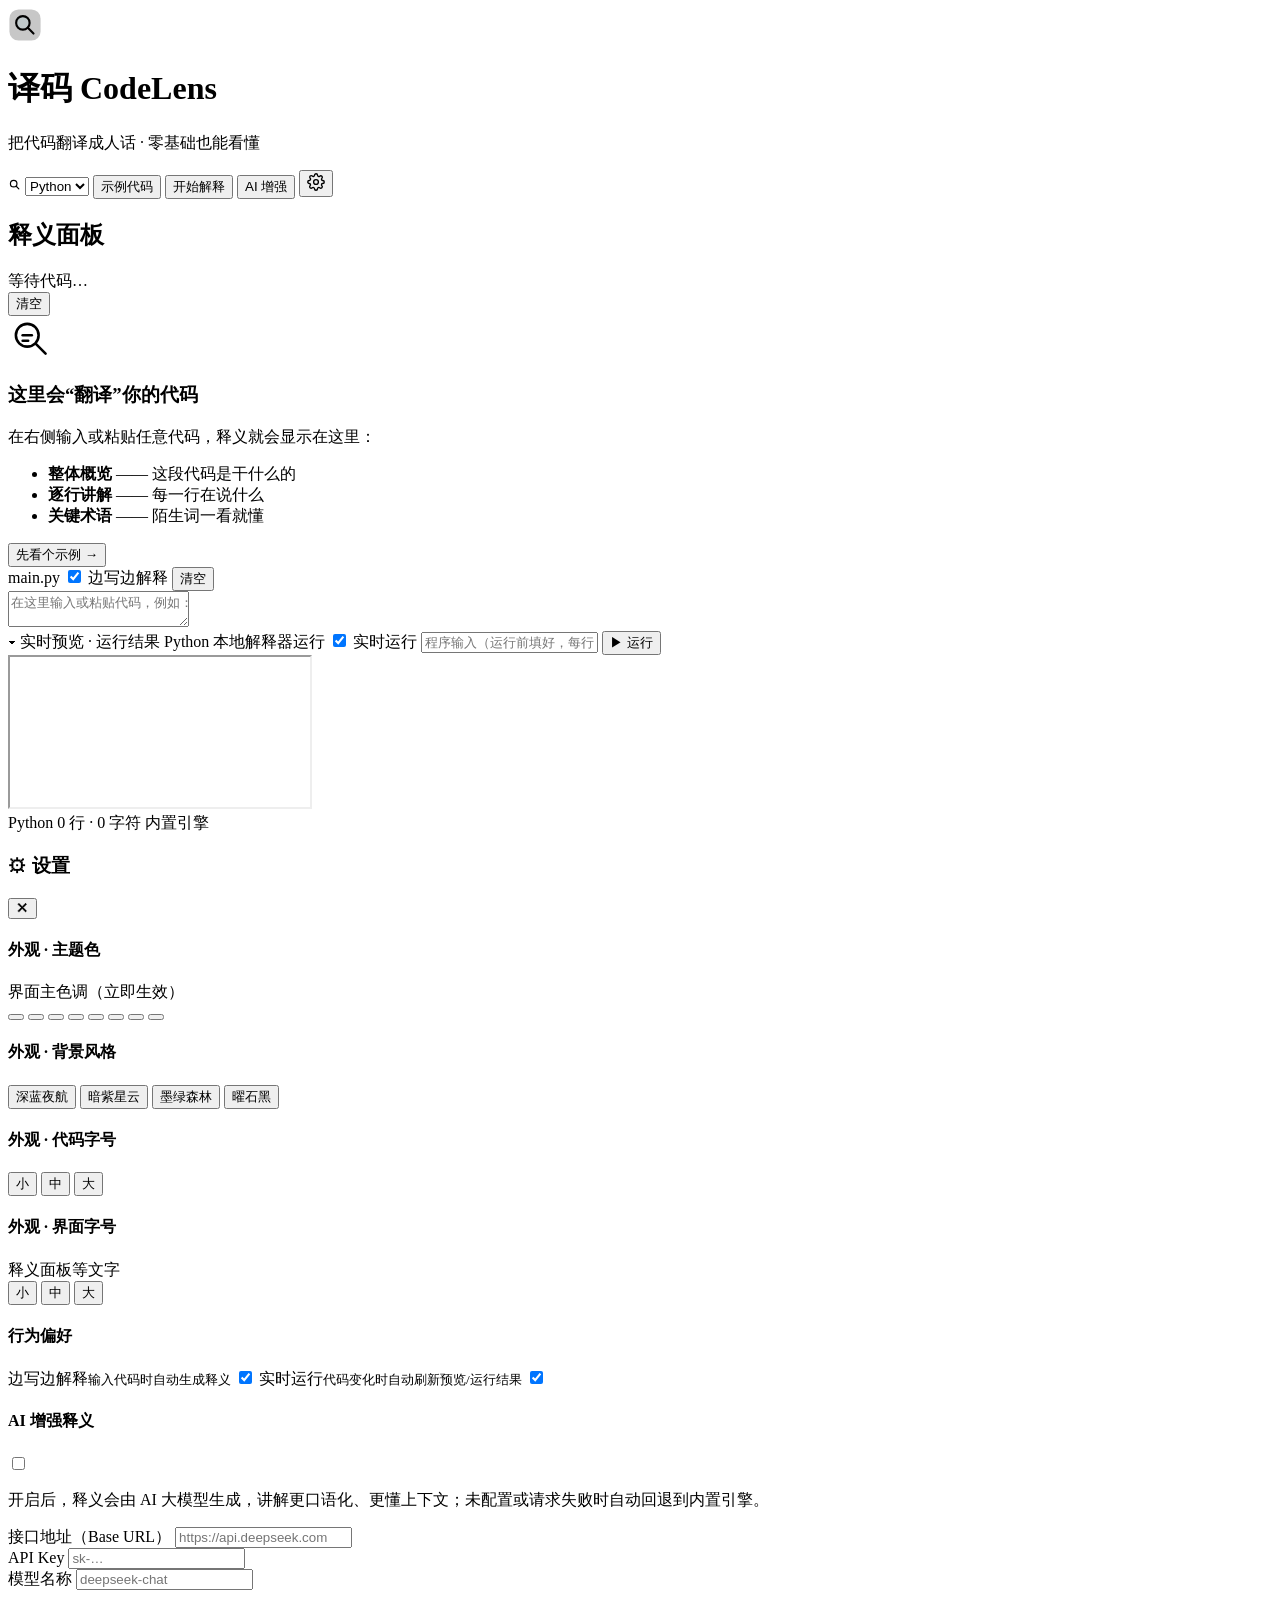
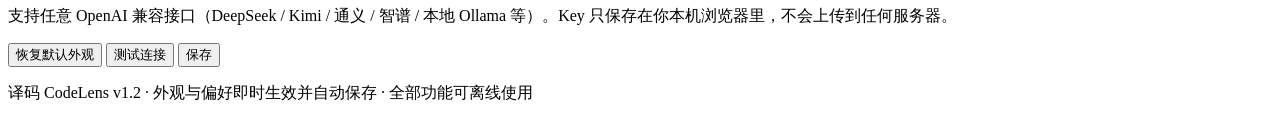
==== index.html @ 3cdb2d98 "upload index.html" ====
<!DOCTYPE html>
<html lang="zh-CN">
<head>
<meta charset="UTF-8">
<meta name="viewport" content="width=device-width, initial-scale=1.0">
<title>译码 CodeLens · 把代码翻译成人话</title>
<link rel="stylesheet" href="css/style.css">
</head>
<body>

<!-- ===== 玻璃拟态背景：渐变底 + 彩色光斑 + 噪点 ===== -->
<div class="bg" aria-hidden="true">
  <div class="blob blob-1"></div>
  <div class="blob blob-2"></div>
  <div class="blob blob-3"></div>
  <div class="blob blob-4"></div>
  <div class="noise"></div>
</div>

<!-- ===== 顶部栏 ===== -->
<header class="topbar glass">
  <div class="brand">
    <div class="logo" aria-hidden="true">
      <svg viewBox="0 0 48 48" width="34" height="34">
        <defs>
          <linearGradient id="lg1" x1="0" y1="0" x2="1" y2="1">
            <stop offset="0" stop-color="var(--accent)"/>
            <stop offset="1" stop-color="var(--accent-2)"/>
          </linearGradient>
        </defs>
        <rect x="2" y="2" width="44" height="44" rx="13" fill="url(#lg1)" opacity="0.22"/>
        <!-- 放大镜：看清代码 -->
        <circle cx="21" cy="21" r="9.5" stroke="url(#lg1)" stroke-width="3" fill="rgba(110,231,255,0.08)"/>
        <line x1="28" y1="28" x2="36" y2="36" stroke="url(#lg1)" stroke-width="3" stroke-linecap="round"/>
        <path d="M16.5 21.5h9" stroke="url(#lg1)" stroke-width="2.2" stroke-linecap="round"/>
        <path d="M16.5 26.5h5" stroke="url(#lg1)" stroke-width="2.2" stroke-linecap="round"/>
      </svg>
    </div>
    <div class="brand-text">
      <h1>译码 <span>CodeLens</span></h1>
      <p>把代码翻译成人话 · 零基础也能看懂</p>
    </div>
  </div>

  <div class="top-actions">
    <label class="lang-picker" title="选择编程语言">
      <span class="lang-ico" aria-hidden="true">
        <svg viewBox="0 0 24 24" width="13" height="13" fill="none" stroke="currentColor" stroke-width="2.2" stroke-linecap="round">
          <circle cx="10.5" cy="10.5" r="6"/>
          <line x1="15.2" y1="15.2" x2="20" y2="20"/>
        </svg>
      </span>
      <select id="langSelect">
        <option value="python">Python</option>
        <option value="php">PHP</option>
        <option value="html">HTML</option>
        <option value="css">CSS</option>
        <option value="c">C 语言</option>
        <option value="cpp">C++</option>
      </select>
    </label>
    <button id="btnSample" class="btn ghost" title="载入一段示例代码">示例代码</button>
    <button id="btnExplain" class="btn primary" title="立即解释右侧代码">开始解释</button>
    <button id="btnAI" class="btn ghost ai-toggle" title="AI 增强释义开关（需在设置中配置）">
      <span class="ai-dot" aria-hidden="true"></span>AI 增强
    </button>
    <button id="btnSettings" class="btn icon-btn" title="设置（AI 接口配置等）">
      <svg viewBox="0 0 24 24" width="18" height="18" fill="none" stroke="currentColor" stroke-width="1.8" stroke-linecap="round" stroke-linejoin="round">
        <circle cx="12" cy="12" r="3.2"/>
        <path d="M19.4 15a1.7 1.7 0 0 0 .34 1.87l.06.06a2 2 0 1 1-2.83 2.83l-.06-.06a1.7 1.7 0 0 0-1.87-.34 1.7 1.7 0 0 0-1.03 1.56V21a2 2 0 1 1-4 0v-.09a1.7 1.7 0 0 0-1.11-1.56 1.7 1.7 0 0 0-1.87.34l-.06.06a2 2 0 1 1-2.83-2.83l.06-.06a1.7 1.7 0 0 0 .34-1.87 1.7 1.7 0 0 0-1.56-1.03H3a2 2 0 1 1 0-4h.09a1.7 1.7 0 0 0 1.56-1.11 1.7 1.7 0 0 0-.34-1.87l-.06-.06a2 2 0 1 1 2.83-2.83l.06.06a1.7 1.7 0 0 0 1.87.34h.01a1.7 1.7 0 0 0 1.03-1.56V3a2 2 0 1 1 4 0v.09a1.7 1.7 0 0 0 1.03 1.56 1.7 1.7 0 0 0 1.87-.34l.06-.06a2 2 0 1 1 2.83 2.83l-.06.06a1.7 1.7 0 0 0-.34 1.87v.01a1.7 1.7 0 0 0 1.56 1.03H21a2 2 0 1 1 0 4h-.09a1.7 1.7 0 0 0-1.56 1.03z"/>
      </svg>
    </button>
  </div>
</header>

<!-- ===== 主区域：左释义 4 : 右代码 6（可拖拽调整） ===== -->
<main>
  <aside id="explainPanel" class="panel glass">
    <div class="panel-head">
      <div class="panel-title">
        <h2>释义面板</h2>
        <span id="explainMeta" class="meta">等待代码…</span>
      </div>
      <button id="btnClearExplain" class="mini-btn" title="清空释义">清空</button>
    </div>
    <div id="explainBody" class="panel-body">
      <div class="empty-state">
        <div class="empty-ico" aria-hidden="true">
          <svg viewBox="0 0 24 24" width="44" height="44" fill="none" stroke="currentColor" stroke-width="1.4" stroke-linecap="round" stroke-linejoin="round">
            <circle cx="10.5" cy="10.5" r="6.2"/>
            <line x1="15.2" y1="15.2" x2="20.5" y2="20.5"/>
            <path d="M8 10.5h5"/>
            <path d="M8 13.5h3"/>
          </svg>
        </div>
        <h3>这里会“翻译”你的代码</h3>
        <p>在右侧输入或粘贴任意代码，释义就会显示在这里：</p>
        <ul>
          <li><b>整体概览</b> —— 这段代码是干什么的</li>
          <li><b>逐行讲解</b> —— 每一行在说什么</li>
          <li><b>关键术语</b> —— 陌生词一看就懂</li>
        </ul>
        <button id="btnEmptySample" class="btn ghost">先看个示例 →</button>
      </div>
    </div>
  </aside>

  <div id="divider" class="divider" title="拖动调整左右比例"></div>

  <section id="editorPanel" class="panel glass">
    <div class="editor-head">
      <span class="dot dot-red"></span>
      <span class="dot dot-yellow"></span>
      <span class="dot dot-green"></span>
      <span class="file-name" id="fileName">main.py</span>
      <span class="editor-tools">
        <label class="auto-toggle" title="输入代码时自动解释">
          <input type="checkbox" id="autoExplain" checked> 边写边解释
        </label>
        <button id="btnClearCode" class="mini-btn">清空</button>
      </span>
    </div>
    <div id="editorWrap" class="editor-wrap">
      <div id="gutterLayer" class="gutter-layer" aria-hidden="true"></div>
      <div id="preLayer" class="pre-layer" aria-hidden="true"></div>
      <textarea id="codeInput" class="code-input" wrap="off" spellcheck="false"
        autocomplete="off" autocapitalize="off" autocorrect="off"
        placeholder="在这里输入或粘贴代码，例如：print(&quot;你好，世界&quot;)"></textarea>
    </div>

    <!-- ===== 实时预览 / 运行结果 ===== -->
    <div id="previewPanel" class="preview-panel">
      <div class="preview-head">
        <span id="previewToggle" class="preview-toggle" title="收起 / 展开预览">▾</span>
        <span class="preview-title">实时预览 · 运行结果</span>
        <span id="previewHint" class="preview-hint">Python 本地解释器运行</span>
        <span class="preview-tools">
          <label class="auto-toggle" title="代码变化时自动刷新预览/运行">
            <input type="checkbox" id="autoRun" checked> 实时运行
          </label>
          <input id="previewInput" class="preview-input" placeholder="程序输入（运行前填好，每行一个）">
          <button id="btnRun" class="btn primary run-btn">▶ 运行</button>
        </span>
      </div>
      <div id="previewBody" class="preview-body">
        <iframe id="previewFrame" class="preview-frame" sandbox="allow-scripts" title="代码预览"></iframe>
        <div id="previewConsole" class="preview-console hidden"></div>
      </div>
    </div>

    <div class="editor-foot">
      <span id="footLang">Python</span>
      <span id="footStat">0 行 · 0 字符</span>
      <span id="footMode" class="mode-badge">内置引擎</span>
    </div>
  </section>
</main>

<!-- ===== 设置弹窗 ===== -->
<div id="settingsModal" class="modal-mask hidden">
  <div class="modal glass-strong">
    <div class="modal-head">
      <h3>⚙ 设置</h3>
      <button id="btnCloseSettings" class="mini-btn">✕</button>
    </div>

    <!-- 外观 -->
    <section class="modal-sec">
      <div class="sec-title"><h4>外观 · 主题色</h4><span class="sec-hint">界面主色调（立即生效）</span></div>
      <div class="swatches" id="swatches">
        <button class="swatch" data-accent="cyan"    style="--c1:#6ee7ff;--c2:#8b7bff" title="冰蓝（默认）"></button>
        <button class="swatch" data-accent="violet"  style="--c1:#a78bfa;--c2:#f472b6" title="紫罗兰"></button>
        <button class="swatch" data-accent="emerald" style="--c1:#34d399;--c2:#22d3ee" title="翡翠绿"></button>
        <button class="swatch" data-accent="blue"    style="--c1:#60a5fa;--c2:#818cf8" title="天蓝"></button>
        <button class="swatch" data-accent="orange"  style="--c1:#fbbf24;--c2:#fb7185" title="落日橙"></button>
        <button class="swatch" data-accent="pink"    style="--c1:#f472b6;--c2:#a78bfa" title="樱花粉"></button>
        <button class="swatch" data-accent="gold"    style="--c1:#fde68a;--c2:#f59e0b" title="星光金"></button>
        <button class="swatch" data-accent="teal"    style="--c1:#2dd4bf;--c2:#60a5fa" title="极光青"></button>
      </div>

      <div class="sec-title" style="margin-top:16px"><h4>外观 · 背景风格</h4></div>
      <div class="bg-options" id="bgOptions">
        <button class="bg-opt" data-bg="night" title="深蓝夜航（默认）">
          <span class="bg-preview" style="background:linear-gradient(160deg,#0a0f24,#101735 48%,#0b1f33)"></span>深蓝夜航
        </button>
        <button class="bg-opt" data-bg="nebula" title="暗紫星云">
          <span class="bg-preview" style="background:linear-gradient(160deg,#150a26,#1d0f38 48%,#12081f)"></span>暗紫星云
        </button>
        <button class="bg-opt" data-bg="forest" title="墨绿森林">
          <span class="bg-preview" style="background:linear-gradient(160deg,#071710,#0d2419 48%,#091c13)"></span>墨绿森林
        </button>
        <button class="bg-opt" data-bg="obsidian" title="曜石黑">
          <span class="bg-preview" style="background:linear-gradient(160deg,#05070d,#0a0e18 48%,#070a12)"></span>曜石黑
        </button>
      </div>

      <div class="sec-title" style="margin-top:16px"><h4>外观 · 代码字号</h4></div>
      <div class="seg" id="codeSizeSeg">
        <button data-size="s" title="小号代码">小</button>
        <button data-size="m" title="标准（默认）" class="on">中</button>
        <button data-size="l" title="大号代码">大</button>
      </div>

      <div class="sec-title" style="margin-top:16px"><h4>外观 · 界面字号</h4><span class="sec-hint">释义面板等文字</span></div>
      <div class="seg" id="uiSizeSeg">
        <button data-size="s" title="紧凑的界面文字">小</button>
        <button data-size="m" title="标准（默认）" class="on">中</button>
        <button data-size="l" title="宽松的界面文字">大</button>
      </div>
    </section>

    <!-- 行为偏好 -->
    <section class="modal-sec">
      <div class="sec-title"><h4>行为偏好</h4></div>
      <label class="pref-row">
        <span>边写边解释<small>输入代码时自动生成释义</small></span>
        <span class="switch"><input type="checkbox" id="prefAutoExplain" checked><span class="slider" aria-hidden="true"></span></span>
      </label>
      <label class="pref-row">
        <span>实时运行<small>代码变化时自动刷新预览/运行结果</small></span>
        <span class="switch"><input type="checkbox" id="prefAutoRun" checked><span class="slider" aria-hidden="true"></span></span>
      </label>
    </section>

    <!-- AI -->
    <section class="modal-sec">
      <div class="sec-title">
        <h4>AI 增强释义</h4>
        <label class="switch">
          <input type="checkbox" id="aiEnabled">
          <span class="slider" aria-hidden="true"></span>
        </label>
      </div>
      <p class="hint">开启后，释义会由 AI 大模型生成，讲解更口语化、更懂上下文；未配置或请求失败时自动回退到内置引擎。</p>
      <div class="field">
        <label for="aiBaseUrl">接口地址（Base URL）</label>
        <input type="text" id="aiBaseUrl" placeholder="https://api.deepseek.com" spellcheck="false">
      </div>
      <div class="field">
        <label for="aiKey">API Key</label>
        <input type="password" id="aiKey" placeholder="sk-…" spellcheck="false">
      </div>
      <div class="field">
        <label for="aiModel">模型名称</label>
        <input type="text" id="aiModel" placeholder="deepseek-chat" spellcheck="false">
      </div>
      <p class="hint">支持任意 OpenAI 兼容接口（DeepSeek / Kimi / 通义 / 智谱 / 本地 Ollama 等）。Key 只保存在你本机浏览器里，不会上传到任何服务器。</p>
    </section>

    <div class="modal-actions">
      <button id="btnResetPrefs" class="btn ghost">恢复默认外观</button>
      <button id="btnTestAI" class="btn ghost">测试连接</button>
      <span class="spacer"></span>
      <button id="btnSaveSettings" class="btn primary">保存</button>
    </div>
    <p class="modal-foot">译码 CodeLens v1.2 · 外观与偏好即时生效并自动保存 · 全部功能可离线使用</p>
  </div>
</div>

<div id="toast" class="toast hidden"></div>

<script src="js/highlight.js"></script>
<script src="js/engine.js"></script>
<script src="js/samples.js"></script>
<script src="js/ai.js"></script>
<script src="js/interp-common.js"></script>
<script src="js/interp-python.js"></script>
<script src="js/interp-c.js"></script>
<script src="js/interp-php.js"></script>
<script src="js/preview.js"></script>
<script src="js/app.js"></script>
</body>
</html>
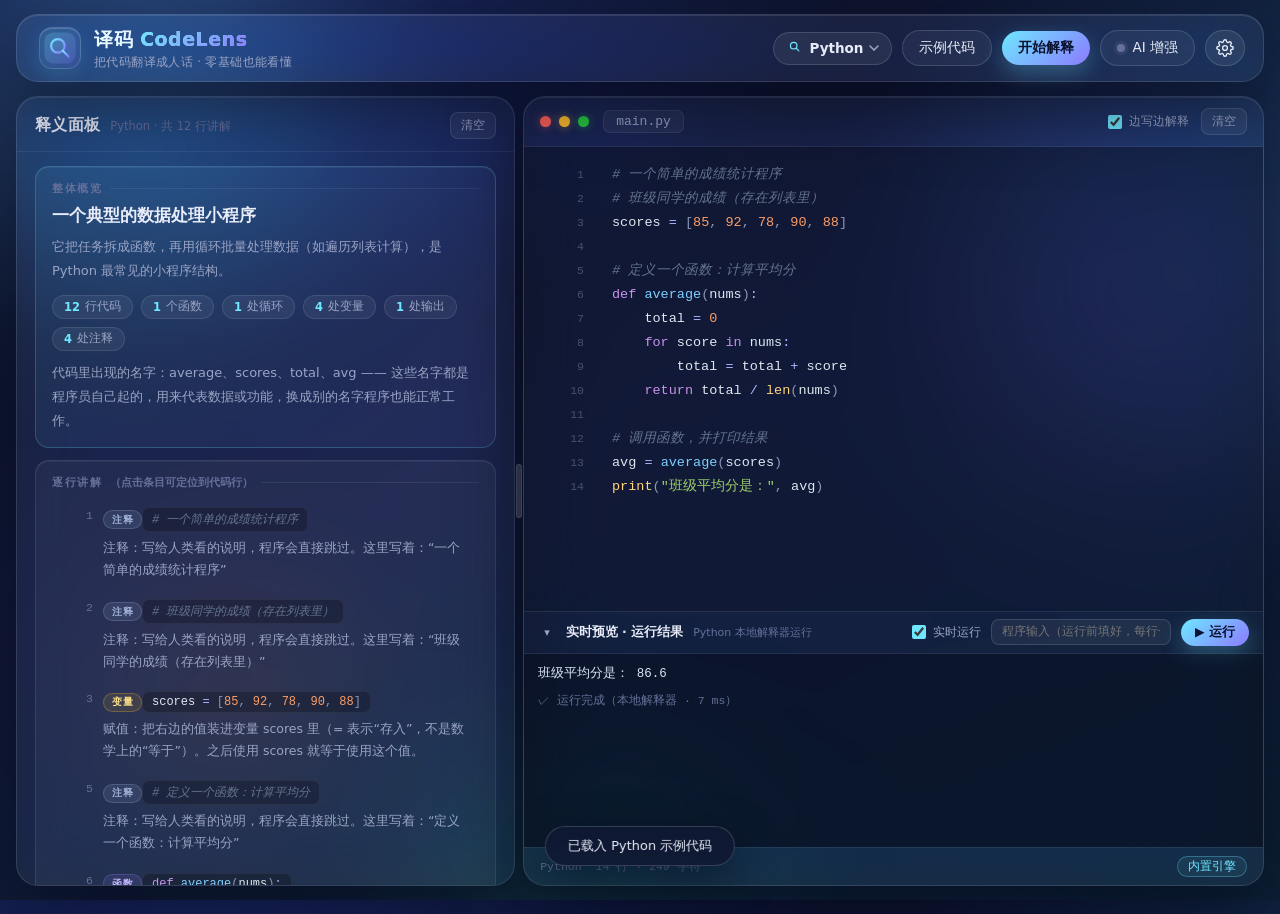
==== commit 3bbfd08b: "palette polish: softer blue-violet default theme" ====
--- a/index.html
+++ b/index.html
@@ -168,8 +168,8 @@
     <section class="modal-sec">
       <div class="sec-title"><h4>外观 · 主题色</h4><span class="sec-hint">界面主色调（立即生效）</span></div>
       <div class="swatches" id="swatches">
-        <button class="swatch" data-accent="cyan"    style="--c1:#6ee7ff;--c2:#8b7bff" title="冰蓝（默认）"></button>
-        <button class="swatch" data-accent="violet"  style="--c1:#a78bfa;--c2:#f472b6" title="紫罗兰"></button>
+        <button class="swatch" data-accent="cyan"    style="--c1:#7aa7ff;--c2:#a78bfa" title="柔光蓝紫（默认）"></button>
+        <button class="swatch" data-accent="violet"  style="--c1:#a78bfa;--c2:#e879f9" title="紫罗兰"></button>
         <button class="swatch" data-accent="emerald" style="--c1:#34d399;--c2:#22d3ee" title="翡翠绿"></button>
         <button class="swatch" data-accent="blue"    style="--c1:#60a5fa;--c2:#818cf8" title="天蓝"></button>
         <button class="swatch" data-accent="orange"  style="--c1:#fbbf24;--c2:#fb7185" title="落日橙"></button>
--- a/css/style.css
+++ b/css/style.css
@@ -0,0 +1,815 @@
+/* ============================================================
+   译码 CodeLens · 玻璃拟态样式
+   ============================================================ */
+
+:root {
+  --bg-0: #0a0f24;
+  --bg-1: #101735;
+  --bg-2: #0b1f33;
+  --text: #e8ecf8;
+  --text-dim: #9aa4c4;
+  --text-faint: #66709a;
+  --glass-bg: rgba(255, 255, 255, 0.055);
+  --glass-bg-strong: rgba(20, 28, 58, 0.72);
+  --glass-border: rgba(255, 255, 255, 0.12);
+  --glass-border-soft: rgba(255, 255, 255, 0.08);
+  --accent: #6ee7ff;
+  --accent-2: #8b7bff;
+  --accent-grad: linear-gradient(135deg, var(--accent), var(--accent-2));
+  --accent-rgb: 110, 231, 255;
+  --accent2-rgb: 139, 123, 255;
+  --blob-1: rgba(var(--accent-rgb),0.55);
+  --blob-2: rgba(var(--accent2-rgb),0.55);
+  --blob-3: rgba(52,211,153,0.38);
+  --blob-4: rgba(251,146,60,0.30);
+  --code-size: 13.5px;
+  --ui-size: 13px;
+  --code-lh: 24px;
+  --green: #34d399;
+  --blue: #60a5fa;
+  --orange: #fbbf24;
+  --red: #f87171;
+  --pink: #f472b6;
+  --radius-lg: 22px;
+  --radius-md: 14px;
+  --radius-sm: 10px;
+  --shadow-lg: 0 24px 70px rgba(2, 6, 23, 0.55);
+  --font-ui: "PingFang SC", "Microsoft YaHei", "Segoe UI", system-ui, -apple-system, sans-serif;
+  --font-mono: "Cascadia Code", "JetBrains Mono", Consolas, "Courier New", monospace;
+}
+
+* { box-sizing: border-box; margin: 0; padding: 0; }
+
+html, body { height: 100%; }
+
+body {
+  font-family: var(--font-ui);
+  color: var(--text);
+  background:
+    radial-gradient(1200px 800px at 15% -10%, #1b2a6b 0%, transparent 55%),
+    radial-gradient(1000px 700px at 110% 20%, #12304f 0%, transparent 55%),
+    linear-gradient(160deg, var(--bg-0) 0%, var(--bg-1) 48%, var(--bg-2) 100%);
+  overflow: hidden;
+  -webkit-font-smoothing: antialiased;
+}
+
+/* ---------- 背景光斑（玻璃背后的彩色光源） ---------- */
+.bg { position: fixed; inset: 0; z-index: 0; overflow: hidden; pointer-events: none; }
+
+.blob {
+  position: absolute;
+  border-radius: 50%;
+  filter: blur(90px);
+  opacity: 0.55;
+  will-change: transform;
+}
+.blob-1 {
+  width: 46vw; height: 46vw; left: -12vw; top: -16vw;
+  background: radial-gradient(circle, var(--blob-1), transparent 65%);
+  animation: drift1 22s ease-in-out infinite alternate;
+}
+.blob-2 {
+  width: 42vw; height: 42vw; right: -10vw; top: 4vh;
+  background: radial-gradient(circle, var(--blob-2), transparent 65%);
+  animation: drift2 26s ease-in-out infinite alternate;
+}
+.blob-3 {
+  width: 36vw; height: 36vw; left: 28vw; bottom: -18vw;
+  background: radial-gradient(circle, var(--blob-3), transparent 65%);
+  animation: drift3 30s ease-in-out infinite alternate;
+}
+.blob-4 {
+  width: 24vw; height: 24vw; left: 6vw; bottom: 6vh;
+  background: radial-gradient(circle, var(--blob-4), transparent 65%);
+  animation: drift1 34s ease-in-out infinite alternate-reverse;
+}
+@keyframes drift1 { from { transform: translate(0, 0) scale(1); } to { transform: translate(6vw, 5vh) scale(1.12); } }
+@keyframes drift2 { from { transform: translate(0, 0) scale(1.1); } to { transform: translate(-5vw, 7vh) scale(0.94); } }
+@keyframes drift3 { from { transform: translate(0, 0) scale(0.96); } to { transform: translate(4vw, -6vh) scale(1.1); } }
+
+.noise {
+  position: absolute; inset: 0; opacity: 0.05;
+  background-image: url("data:image/svg+xml,%3Csvg xmlns='http://www.w3.org/2000/svg' width='140' height='140'%3E%3Cfilter id='n'%3E%3CfeTurbulence type='fractalNoise' baseFrequency='0.9' numOctaves='2'/%3E%3C/filter%3E%3Crect width='140' height='140' filter='url(%23n)' opacity='0.6'/%3E%3C/svg%3E");
+}
+
+/* ---------- 玻璃卡片通用 ---------- */
+.glass {
+  background: var(--glass-bg);
+  backdrop-filter: blur(26px) saturate(1.5);
+  -webkit-backdrop-filter: blur(26px) saturate(1.5);
+  border: 1px solid var(--glass-border);
+  box-shadow: var(--shadow-lg), inset 0 1px 0 rgba(255, 255, 255, 0.10);
+}
+.glass-strong {
+  background: var(--glass-bg-strong);
+  backdrop-filter: blur(34px) saturate(1.6);
+  -webkit-backdrop-filter: blur(34px) saturate(1.6);
+  border: 1px solid var(--glass-border);
+  box-shadow: var(--shadow-lg), inset 0 1px 0 rgba(255, 255, 255, 0.12);
+}
+
+/* ---------- 顶部栏 ---------- */
+.topbar {
+  position: relative; z-index: 20;
+  height: 68px;
+  margin: 14px 16px 0;
+  border-radius: var(--radius-lg);
+  display: flex; align-items: center; justify-content: space-between;
+  padding: 0 18px 0 22px;
+  gap: 16px;
+}
+.brand { display: flex; align-items: center; gap: 13px; min-width: 0; }
+.logo {
+  width: 42px; height: 42px; flex: none;
+  display: grid; place-items: center;
+  border-radius: 13px;
+  background: linear-gradient(135deg, rgba(var(--accent-rgb),.16), rgba(var(--accent2-rgb),.16));
+  border: 1px solid rgba(255,255,255,.14);
+  box-shadow: inset 0 1px 0 rgba(255,255,255,.16), 0 6px 18px rgba(var(--accent-rgb),.12);
+}
+.brand-text h1 {
+  font-size: 19px; font-weight: 700; letter-spacing: .5px;
+  background: linear-gradient(90deg, #eafcff, #c9d4ff);
+  -webkit-background-clip: text; background-clip: text; color: transparent;
+}
+.brand-text h1 span { background: var(--accent-grad); -webkit-background-clip: text; background-clip: text; color: transparent; }
+.brand-text p { font-size: 11.5px; color: var(--text-dim); margin-top: 2px; letter-spacing: .4px; }
+
+.top-actions { display: flex; align-items: center; gap: 10px; flex-wrap: wrap; justify-content: flex-end; }
+
+/* ---------- 按钮 ---------- */
+.btn {
+  font-family: inherit; font-size: 13.5px; color: var(--text);
+  background: rgba(255,255,255,.07);
+  border: 1px solid rgba(255,255,255,.14);
+  border-radius: 999px;
+  padding: 8px 16px;
+  cursor: pointer;
+  display: inline-flex; align-items: center; gap: 7px;
+  transition: transform .15s ease, background .2s ease, box-shadow .2s ease, border-color .2s ease;
+  white-space: nowrap;
+}
+.btn:hover { background: rgba(255,255,255,.13); transform: translateY(-1px); }
+.btn:active { transform: translateY(0) scale(.97); }
+.btn.primary {
+  background: var(--accent-grad);
+  color: #0a1230; font-weight: 700;
+  border: none;
+  box-shadow: 0 8px 22px rgba(var(--accent-rgb), .28);
+}
+.btn.primary:hover { box-shadow: 0 10px 28px rgba(var(--accent-rgb), .42); background: linear-gradient(135deg, var(--accent), var(--accent-2)); }
+.btn.icon-btn { padding: 8px 10px; }
+.btn.ghost { background: rgba(255,255,255,.05); }
+
+.ai-toggle { position: relative; }
+.ai-dot {
+  width: 8px; height: 8px; border-radius: 50%;
+  background: var(--text-faint);
+  box-shadow: 0 0 0 3px rgba(255,255,255,.06);
+  transition: background .25s ease, box-shadow .25s ease;
+}
+.ai-toggle.on .ai-dot {
+  background: var(--green);
+  box-shadow: 0 0 0 3px rgba(52,211,153,.18), 0 0 12px rgba(52,211,153,.8);
+}
+.ai-toggle.on { border-color: rgba(52,211,153,.45); color: #b8f5dc; }
+
+.mini-btn {
+  font-family: inherit; font-size: 12px; color: var(--text-dim);
+  background: rgba(255,255,255,.06);
+  border: 1px solid rgba(255,255,255,.12);
+  border-radius: 8px; padding: 4px 10px;
+  cursor: pointer; transition: all .18s ease;
+}
+.mini-btn:hover { color: var(--text); background: rgba(255,255,255,.12); }
+
+.lang-picker {
+  display: inline-flex; align-items: center; gap: 8px;
+  background: rgba(255,255,255,.07);
+  border: 1px solid rgba(255,255,255,.14);
+  border-radius: 999px; padding: 7px 12px 7px 14px;
+  cursor: pointer;
+}
+.lang-ico {
+  font-family: var(--font-mono); font-size: 13px; font-weight: 700;
+  color: var(--accent);
+}
+.lang-picker select {
+  font-family: inherit; font-size: 13.5px; font-weight: 600;
+  color: var(--text);
+  background: transparent; border: none; outline: none; cursor: pointer;
+  appearance: none; -webkit-appearance: none;
+  padding-right: 16px;
+  background-image: url("data:image/svg+xml,%3Csvg xmlns='http://www.w3.org/2000/svg' width='10' height='6'%3E%3Cpath d='M1 1l4 4 4-4' stroke='%239aa4c4' stroke-width='1.6' fill='none' stroke-linecap='round'/%3E%3C/svg%3E");
+  background-repeat: no-repeat; background-position: right 0 center;
+}
+.lang-picker select option { background: #141b3d; color: var(--text); }
+
+/* ---------- 主区域布局 ---------- */
+main {
+  position: relative; z-index: 10;
+  display: flex;
+  gap: 0;
+  height: calc(100vh - 68px - 14px - 14px - 14px);
+  margin: 14px 16px 14px;
+}
+
+.panel {
+  border-radius: var(--radius-lg);
+  display: flex; flex-direction: column;
+  min-width: 0;
+  overflow: hidden;
+}
+
+#explainPanel { flex: 0 0 var(--explain-w, 40%); }
+#editorPanel  { flex: 1 1 auto; }
+
+/* ---------- 分隔条（可拖拽） ---------- */
+.divider {
+  flex: none;
+  width: 14px;
+  margin: 0 -3px;
+  cursor: col-resize;
+  position: relative;
+  z-index: 30;
+  display: grid; place-items: center;
+}
+.divider::after {
+  content: "";
+  width: 4px; height: 52px;
+  border-radius: 99px;
+  background: rgba(255,255,255,.14);
+  border: 1px solid rgba(255,255,255,.08);
+  transition: background .2s ease, transform .2s ease;
+}
+.divider:hover::after, .divider.dragging::after {
+  background: var(--accent-grad);
+  transform: scaleX(1.25);
+}
+body.resizing { cursor: col-resize; user-select: none; }
+body.resizing iframe, body.resizing .code-input { pointer-events: none; }
+
+/* ---------- 面板头部 ---------- */
+.panel-head {
+  display: flex; align-items: center; justify-content: space-between;
+  padding: 15px 18px 12px;
+  border-bottom: 1px solid rgba(255,255,255,.07);
+}
+.panel-title { display: flex; align-items: baseline; gap: 10px; min-width: 0; }
+.panel-title h2 { font-size: calc(var(--ui-size) + 2.5px); font-weight: 700; letter-spacing: .3px; }
+.meta { font-size: calc(var(--ui-size) - 1.5px); color: var(--text-faint); white-space: nowrap; overflow: hidden; text-overflow: ellipsis; }
+
+/* ---------- 释义面板主体 ---------- */
+.panel-body {
+  flex: 1; overflow-y: auto; overflow-x: hidden;
+  padding: 14px 18px 22px;
+  scrollbar-width: thin;
+  scrollbar-color: rgba(255,255,255,.16) transparent;
+}
+.panel-body::-webkit-scrollbar { width: 8px; }
+.panel-body::-webkit-scrollbar-thumb { background: rgba(255,255,255,.14); border-radius: 99px; }
+.panel-body::-webkit-scrollbar-track { background: transparent; }
+
+.empty-state {
+  height: 100%;
+  display: flex; flex-direction: column;
+  align-items: center; justify-content: center;
+  text-align: center;
+  gap: 10px;
+  padding: 20px;
+  color: var(--text-dim);
+}
+.empty-ico {
+  width: 92px; height: 92px; border-radius: 28px;
+  display: grid; place-items: center;
+  color: rgba(var(--accent-rgb),.75);
+  background: linear-gradient(135deg, rgba(var(--accent-rgb),.10), rgba(var(--accent2-rgb),.10));
+  border: 1px solid rgba(255,255,255,.12);
+  box-shadow: inset 0 1px 0 rgba(255,255,255,.14), 0 14px 34px rgba(2,6,23,.35);
+  margin-bottom: 6px;
+}
+.empty-state h3 { font-size: calc(var(--ui-size) + 3px); color: var(--text); font-weight: 700; }
+.empty-state p { font-size: var(--ui-size); max-width: 300px; line-height: 1.7; }
+.empty-state ul { list-style: none; font-size: calc(var(--ui-size) - 0.5px); line-height: 2; text-align: left; }
+.empty-state ul b { color: var(--accent); font-weight: 600; }
+.empty-state .btn { margin-top: 8px; }
+
+/* ---------- 释义卡片 ---------- */
+.x-card {
+  background: rgba(255,255,255,.045);
+  border: 1px solid rgba(255,255,255,.09);
+  border-radius: var(--radius-md);
+  padding: 14px 16px;
+  margin-bottom: 12px;
+  box-shadow: inset 0 1px 0 rgba(255,255,255,.06);
+}
+.x-card .card-label {
+  font-size: calc(var(--ui-size) - 2px); font-weight: 700; letter-spacing: 1.5px;
+  color: var(--text-faint); text-transform: uppercase;
+  margin-bottom: 8px;
+  display: flex; align-items: center; gap: 8px;
+}
+.x-card .card-label::after { content: ""; flex: 1; height: 1px; background: rgba(255,255,255,.08); }
+
+/* 概览卡 */
+.overview-card { border: 1px solid rgba(var(--accent-rgb),.22); background: linear-gradient(135deg, rgba(var(--accent-rgb),.08), rgba(var(--accent2-rgb),.07)); }
+.overview-title { font-size: calc(var(--ui-size) + 3.5px); font-weight: 800; line-height: 1.5; margin-bottom: 6px; }
+.overview-summary { font-size: var(--ui-size); line-height: 1.85; color: var(--text-dim); }
+.overview-stats { display: flex; flex-wrap: wrap; gap: 8px; margin-top: 12px; }
+.stat-chip {
+  font-size: calc(var(--ui-size) - 1.5px); color: var(--text-dim);
+  background: rgba(255,255,255,.06);
+  border: 1px solid rgba(255,255,255,.1);
+  border-radius: 999px; padding: 3.5px 11px;
+  display: inline-flex; align-items: center; gap: 5px;
+}
+.stat-chip b { color: var(--accent); font-weight: 700; }
+
+/* 逐行讲解 */
+.line-item {
+  display: flex; gap: 10px;
+  padding: 8px 10px;
+  border-radius: var(--radius-sm);
+  cursor: pointer;
+  transition: background .15s ease;
+  border: 1px solid transparent;
+}
+.line-item:hover { background: rgba(255,255,255,.06); }
+.line-item.active { background: rgba(var(--accent-rgb),.10); border-color: rgba(var(--accent-rgb),.25); }
+.line-no {
+  flex: none; width: 30px; text-align: right;
+  font-family: var(--font-mono); font-size: calc(var(--ui-size) - 1.5px);
+  color: var(--text-faint); padding-top: 2px;
+  user-select: none;
+}
+.line-main { min-width: 0; flex: 1; }
+.line-code {
+  font-family: var(--font-mono); font-size: calc(var(--ui-size) - 1px);
+  color: #b9c4e4;
+  white-space: pre-wrap; word-break: break-all;
+  background: rgba(0,0,0,.25);
+  border: 1px solid rgba(255,255,255,.06);
+  border-radius: 7px;
+  padding: 3px 9px;
+  margin-bottom: 5px;
+  display: inline-block;
+  max-width: 100%;
+}
+.line-code.kind-comment { color: #7d8ab0; font-style: italic; }
+.line-explain { font-size: calc(var(--ui-size) - 0.5px); line-height: 1.75; color: var(--text-dim); }
+.kind-badge {
+  display: inline-block; font-size: calc(var(--ui-size) - 3px); font-weight: 700;
+  border-radius: 99px; padding: 1.5px 8px; margin-bottom: 5px;
+  letter-spacing: .5px;
+}
+.kind-badge.k-comment { color: #9fb0d8; background: rgba(159,176,216,.12); border: 1px solid rgba(159,176,216,.25); }
+.kind-badge.k-output  { color: #6ee7b7; background: rgba(52,211,153,.10); border: 1px solid rgba(52,211,153,.28); }
+.kind-badge.k-var     { color: #ffe08a; background: rgba(251,191,36,.10); border: 1px solid rgba(251,191,36,.28); }
+.kind-badge.k-loop    { color: #93c5fd; background: rgba(96,165,250,.10); border: 1px solid rgba(96,165,250,.28); }
+.kind-badge.k-cond    { color: #fdba74; background: rgba(251,146,60,.10); border: 1px solid rgba(251,146,60,.28); }
+.kind-badge.k-func    { color: #c4b5fd; background: rgba(var(--accent2-rgb),.12); border: 1px solid rgba(var(--accent2-rgb),.30); }
+.kind-badge.k-class   { color: #f9a8d4; background: rgba(244,114,182,.10); border: 1px solid rgba(244,114,182,.28); }
+.kind-badge.k-import  { color: #67e8f9; background: rgba(34,211,238,.10); border: 1px solid rgba(34,211,238,.28); }
+.kind-badge.k-html    { color: #fda4af; background: rgba(248,113,113,.10); border: 1px solid rgba(248,113,113,.28); }
+.kind-badge.k-other   { color: #a5b0d0; background: rgba(255,255,255,.06); border: 1px solid rgba(255,255,255,.14); }
+
+/* 术语卡 */
+.term-item {
+  padding: 8px 4px;
+  border-bottom: 1px dashed rgba(255,255,255,.08);
+}
+.term-item:last-child { border-bottom: none; }
+.term-name { font-size: var(--ui-size); font-weight: 700; color: #cfeaff; }
+.term-name::before { content: "◆"; font-size: 9px; color: var(--accent); margin-right: 8px; vertical-align: 2px; }
+.term-meaning { font-size: calc(var(--ui-size) - 0.5px); line-height: 1.75; color: var(--text-dim); margin-top: 3px; }
+
+/* 释义中 AI 徽标 / 加载 */
+.ai-note {
+  display: inline-flex; align-items: center; gap: 6px;
+  font-size: calc(var(--ui-size) - 2px); color: var(--green);
+  margin-bottom: 10px;
+}
+.ai-note .spark { width: 7px; height: 7px; border-radius: 50%; background: var(--green); box-shadow: 0 0 8px rgba(52,211,153,.9); }
+.loading-line {
+  display: flex; gap: 6px; align-items: center;
+  padding: 12px; font-size: calc(var(--ui-size) - 0.5px); color: var(--text-dim);
+}
+.loading-line .spinner {
+  width: 14px; height: 14px; border-radius: 50%;
+  border: 2px solid rgba(var(--accent-rgb),.25); border-top-color: var(--accent);
+  animation: spin .8s linear infinite;
+}
+@keyframes spin { to { transform: rotate(360deg); } }
+
+/* ---------- 编辑器面板 ---------- */
+.editor-head {
+  display: flex; align-items: center; gap: 8px;
+  padding: 11px 16px;
+  border-bottom: 1px solid rgba(255,255,255,.07);
+}
+.dot { width: 11px; height: 11px; border-radius: 50%; }
+.dot-red { background: #ff5f57; box-shadow: 0 0 8px rgba(255,95,87,.5); }
+.dot-yellow { background: #febc2e; box-shadow: 0 0 8px rgba(254,188,46,.5); }
+.dot-green { background: #28c840; box-shadow: 0 0 8px rgba(40,200,64,.5); }
+.file-name {
+  font-family: var(--font-mono); font-size: 13px; color: var(--text-dim);
+  margin-left: 6px; padding: 3px 12px;
+  background: rgba(255,255,255,.05); border-radius: 7px;
+  border: 1px solid rgba(255,255,255,.08);
+}
+.editor-tools { margin-left: auto; display: flex; align-items: center; gap: 12px; }
+.auto-toggle {
+  font-size: 12px; color: var(--text-dim);
+  display: inline-flex; align-items: center; gap: 7px; cursor: pointer; user-select: none;
+}
+.auto-toggle input { accent-color: var(--accent); width: 14px; height: 14px; cursor: pointer; }
+
+/* 编辑区（textarea 与高亮层叠加） */
+.editor-wrap {
+  position: relative;
+  flex: 1;
+  overflow: hidden;
+  background: rgba(5, 10, 26, 0.42);
+}
+.code-input,
+.pre-layer,
+.gutter-layer {
+  position: absolute;
+  top: 0; left: 0;
+  font-family: var(--font-mono);
+  font-size: var(--code-size);
+  line-height: var(--code-lh);
+  tab-size: 4;
+  letter-spacing: 0;
+}
+/* 三个层共享相同的内边距，保证文字逐像素对齐 */
+.code-input { padding: 16px 18px 40px 88px; }
+.pre-layer  { padding: 16px 18px 40px 88px; }
+.gutter-layer { padding: 16px 0 40px 16px; }
+
+.code-input {
+  inset: 0;
+  width: 100%; height: 100%;
+  background: transparent;
+  color: transparent;
+  caret-color: #dbeafe;
+  border: none; outline: none; resize: none;
+  white-space: pre; overflow: auto;
+  z-index: 12;
+  scrollbar-width: thin;
+  scrollbar-color: rgba(255,255,255,.18) transparent;
+}
+.code-input::placeholder { color: rgba(154,164,196,.45); }
+.code-input::-webkit-scrollbar { width: 9px; height: 9px; }
+.code-input::-webkit-scrollbar-thumb { background: rgba(255,255,255,.16); border-radius: 99px; }
+.code-input::-webkit-scrollbar-track { background: transparent; }
+.code-input:focus { outline: none; }
+
+.pre-layer {
+  z-index: 10;
+  pointer-events: none;
+  white-space: pre;
+  will-change: transform;
+  width: max-content;
+  min-width: 100%;
+}
+.gutter-layer {
+  z-index: 11;
+  will-change: transform;
+  pointer-events: none;
+  width: 72px;
+}
+.gutter-layer .g-line {
+  height: var(--code-lh);
+  text-align: right;
+  padding-right: 12px;
+  font-size: 11.5px;
+  color: rgba(154,164,196,.40);
+  user-select: none;
+}
+.gutter-layer .g-line:hover { color: var(--accent); }
+.gutter-layer .g-line.hl { color: var(--accent); font-weight: 700; }
+
+.pre-layer .line {
+  display: block;
+  height: var(--code-lh);
+  white-space: pre;
+}
+.pre-layer .line.hl { background: rgba(var(--accent-rgb),.12); box-shadow: inset 3px 0 0 var(--accent); }
+.pre-layer .line.tab-fill { min-width: 1ch; }
+
+/* 代码高亮配色 */
+.tok-kw      { color: #c792ea; }
+.tok-str     { color: #9ece6a; }
+.tok-num     { color: #ff9e64; }
+.tok-com     { color: #64748f; font-style: italic; }
+.tok-fn      { color: #7dcfff; }
+.tok-type    { color: #89ddff; }
+.tok-var     { color: #e0e6f0; }
+.tok-tag     { color: #f07178; }
+.tok-attr    { color: #ffcb6b; }
+.tok-builtin { color: #ffd580; }
+.tok-punct   { color: #8b96b8; }
+.tok-plain   { color: #c8d2ec; }
+.tok-op      { color: #a9b7ff; }
+
+/* ---------- 编辑器底部状态栏 ---------- */
+.editor-foot {
+  display: flex; align-items: center; gap: 14px;
+  padding: 8px 16px;
+  border-top: 1px solid rgba(255,255,255,.07);
+  font-size: 11.5px; color: var(--text-faint);
+  font-family: var(--font-mono);
+}
+.mode-badge {
+  margin-left: auto;
+  padding: 2px 10px; border-radius: 99px;
+  border: 1px solid rgba(var(--accent-rgb),.3); color: var(--accent);
+  background: rgba(var(--accent-rgb),.07);
+}
+.mode-badge.ai { border-color: rgba(52,211,153,.4); color: var(--green); background: rgba(52,211,153,.08); }
+
+/* ---------- 实时预览面板 ---------- */
+.preview-panel {
+  flex: 0 0 30%;
+  min-height: 120px;
+  display: flex; flex-direction: column;
+  border-top: 1px solid rgba(255,255,255,.08);
+  background: rgba(4, 8, 22, .25);
+  transition: flex-basis .25s ease;
+}
+.preview-panel.collapsed { flex: 0 0 38px; }
+.preview-panel.collapsed .preview-body { display: none; }
+
+.preview-head {
+  flex: none;
+  display: flex; align-items: center; gap: 10px;
+  padding: 7px 14px;
+  border-bottom: 1px solid rgba(255,255,255,.07);
+  font-size: 12px;
+}
+.preview-toggle {
+  cursor: pointer; user-select: none;
+  color: var(--text-dim);
+  font-size: 11px;
+  padding: 2px 6px;
+  border-radius: 6px;
+  transition: background .15s ease;
+}
+.preview-toggle:hover { background: rgba(255,255,255,.1); color: var(--text); }
+.preview-title { font-weight: 700; font-size: 12.5px; white-space: nowrap; }
+.preview-hint {
+  font-size: 11px; color: var(--text-faint);
+  white-space: nowrap; overflow: hidden; text-overflow: ellipsis;
+}
+.preview-tools {
+  margin-left: auto;
+  display: flex; align-items: center; gap: 10px;
+  flex: none;
+}
+.preview-input {
+  width: 180px;
+  font-family: var(--font-mono); font-size: 12px;
+  color: var(--text);
+  background: rgba(255,255,255,.06);
+  border: 1px solid rgba(255,255,255,.13);
+  border-radius: 8px;
+  padding: 5px 10px;
+  outline: none;
+  transition: border-color .2s ease, box-shadow .2s ease;
+}
+.preview-input:focus { border-color: rgba(var(--accent-rgb),.5); }
+.preview-input.need-input {
+  border-color: rgba(248,113,113,.7);
+  box-shadow: 0 0 0 3px rgba(248,113,113,.15);
+  animation: pulseInput 1s ease infinite alternate;
+}
+@keyframes pulseInput { from { box-shadow: 0 0 0 3px rgba(248,113,113,.15); } to { box-shadow: 0 0 0 5px rgba(248,113,113,.28); } }
+.run-btn { padding: 5px 14px; font-size: 12.5px; }
+
+.preview-body {
+  flex: 1; position: relative;
+  min-height: 0;
+  overflow: hidden;
+  background: rgba(3, 7, 20, .45);
+}
+.preview-frame {
+  position: absolute; inset: 0;
+  width: 100%; height: 100%;
+  border: 0;
+  background: #ffffff;
+}
+.preview-console {
+  position: absolute; inset: 0;
+  overflow: auto;
+  font-family: var(--font-mono);
+  font-size: calc(var(--code-size) - 1px);
+  line-height: 1.75;
+  padding: 10px 14px;
+  scrollbar-width: thin;
+  scrollbar-color: rgba(255,255,255,.16) transparent;
+}
+.preview-console::-webkit-scrollbar { width: 8px; }
+.preview-console::-webkit-scrollbar-thumb { background: rgba(255,255,255,.14); border-radius: 99px; }
+.p-out  { color: #dbe4f7; white-space: pre-wrap; word-break: break-all; }
+.p-info { color: var(--text-faint); font-size: 11.5px; margin-top: 6px; }
+.p-err  { color: #fca5a5; white-space: pre-wrap; word-break: break-all; margin-top: 6px; }
+
+/* ---------- 弹窗 ---------- */
+.modal-mask {
+  position: fixed; inset: 0; z-index: 100;
+  background: rgba(4, 8, 22, .55);
+  backdrop-filter: blur(6px);
+  display: grid; place-items: center;
+  padding: 20px;
+  animation: fadeIn .2s ease;
+}
+.modal {
+  width: min(480px, 100%);
+  border-radius: var(--radius-lg);
+  padding: 22px 24px 20px;
+  animation: popIn .25s cubic-bezier(.2, .9, .3, 1.2);
+}
+@keyframes fadeIn { from { opacity: 0; } }
+@keyframes popIn { from { opacity: 0; transform: translateY(14px) scale(.97); } }
+
+.modal-head { display: flex; align-items: center; justify-content: space-between; margin-bottom: 14px; }
+.modal-head h3 { font-size: 17px; }
+.modal-sec { margin-bottom: 8px; }
+.sec-title { display: flex; align-items: center; justify-content: space-between; margin-bottom: 8px; }
+.sec-title h4 { font-size: 14px; font-weight: 700; }
+.field { margin: 12px 0; }
+.field label { display: block; font-size: 12px; color: var(--text-dim); margin-bottom: 6px; }
+.field input {
+  width: 100%;
+  font-family: var(--font-mono); font-size: 13px;
+  color: var(--text);
+  background: rgba(255,255,255,.06);
+  border: 1px solid rgba(255,255,255,.14);
+  border-radius: 10px;
+  padding: 9px 13px;
+  outline: none;
+  transition: border-color .2s ease, box-shadow .2s ease;
+}
+.field input:focus { border-color: rgba(var(--accent-rgb),.55); box-shadow: 0 0 0 3px rgba(var(--accent-rgb),.12); }
+.hint { font-size: 12px; color: var(--text-faint); line-height: 1.8; margin: 6px 0 2px; }
+
+.switch { position: relative; display: inline-block; width: 42px; height: 23px; flex: none; }
+.switch input { opacity: 0; width: 0; height: 0; }
+.switch .slider {
+  position: absolute; inset: 0; cursor: pointer;
+  background: rgba(255,255,255,.12);
+  border: 1px solid rgba(255,255,255,.16);
+  border-radius: 99px;
+  transition: background .25s ease;
+}
+.switch .slider::before {
+  content: ""; position: absolute;
+  width: 17px; height: 17px; left: 2px; top: 2px;
+  border-radius: 50%;
+  background: #cfd8f0;
+  transition: transform .25s cubic-bezier(.3, 1.2, .4, 1);
+}
+.switch input:checked + .slider { background: var(--accent-grad); border-color: transparent; }
+.switch input:checked + .slider::before { transform: translateX(19px); background: #fff; }
+
+.modal-actions { display: flex; align-items: center; gap: 10px; margin-top: 16px; }
+.modal-actions .spacer { flex: 1; }
+.modal-foot { font-size: 11px; color: var(--text-faint); text-align: center; margin-top: 14px; }
+
+/* ---------- 设置：主题色板 ---------- */
+.sec-hint { font-size: 11px; color: var(--text-faint); font-weight: 400; }
+.swatches { display: flex; flex-wrap: wrap; gap: 10px; margin-top: 10px; }
+.swatch {
+  width: 30px; height: 30px;
+  border-radius: 50%;
+  background: linear-gradient(135deg, var(--c1), var(--c2));
+  border: 2px solid rgba(255,255,255,.18);
+  cursor: pointer;
+  transition: transform .15s ease, box-shadow .2s ease, border-color .2s ease;
+  box-shadow: 0 4px 12px rgba(0,0,0,.3);
+}
+.swatch:hover { transform: scale(1.12); }
+.swatch.on {
+  border-color: #fff;
+  box-shadow: 0 0 0 3px rgba(255,255,255,.25), 0 6px 18px rgba(0,0,0,.4);
+  transform: scale(1.08);
+}
+
+/* ---------- 设置：背景风格 ---------- */
+.bg-options { display: grid; grid-template-columns: repeat(4, 1fr); gap: 8px; margin-top: 10px; }
+.bg-opt {
+  display: flex; flex-direction: column; align-items: center; gap: 5px;
+  background: rgba(255,255,255,.05);
+  border: 1px solid rgba(255,255,255,.12);
+  border-radius: 10px;
+  padding: 8px 4px 7px;
+  font-family: inherit; font-size: 11px; color: var(--text-dim);
+  cursor: pointer;
+  transition: border-color .2s ease, background .2s ease;
+}
+.bg-opt:hover { background: rgba(255,255,255,.1); }
+.bg-opt.on { border-color: var(--accent); color: var(--text); background: rgba(var(--accent-rgb),.08); }
+.bg-preview {
+  width: 100%; height: 30px;
+  border-radius: 7px;
+  border: 1px solid rgba(255,255,255,.12);
+}
+
+/* ---------- 设置：分段按钮 ---------- */
+.seg {
+  display: inline-flex;
+  background: rgba(255,255,255,.06);
+  border: 1px solid rgba(255,255,255,.12);
+  border-radius: 10px;
+  padding: 3px;
+  gap: 3px;
+  margin-top: 10px;
+}
+.seg button {
+  font-family: inherit; font-size: 12.5px; color: var(--text-dim);
+  background: transparent; border: none;
+  border-radius: 7px;
+  padding: 5px 16px;
+  cursor: pointer;
+  transition: background .2s ease, color .2s ease;
+}
+.seg button:hover { color: var(--text); }
+.seg button.on { background: var(--accent-grad); color: #0a1230; font-weight: 700; }
+
+/* ---------- 设置：偏好行 ---------- */
+.pref-row {
+  display: flex; align-items: center; justify-content: space-between;
+  gap: 14px;
+  padding: 10px 2px;
+  border-bottom: 1px dashed rgba(255,255,255,.08);
+  cursor: pointer;
+}
+.pref-row:last-of-type { border-bottom: none; }
+.pref-row > span:first-child { font-size: 13px; color: var(--text); display: flex; flex-direction: column; gap: 2px; }
+.pref-row small { font-size: 11px; color: var(--text-faint); font-weight: 400; }
+
+/* 设置弹窗内容变多：允许滚动 */
+.modal { max-height: min(88vh, 720px); overflow-y: auto; scrollbar-width: thin; scrollbar-color: rgba(255,255,255,.16) transparent; }
+.modal::-webkit-scrollbar { width: 8px; }
+.modal::-webkit-scrollbar-thumb { background: rgba(255,255,255,.14); border-radius: 99px; }
+
+/* ---------- Toast ---------- */
+.toast {
+  position: fixed; left: 50%; bottom: 34px; z-index: 200;
+  transform: translateX(-50%) translateY(0);
+  background: rgba(16, 24, 50, .92);
+  backdrop-filter: blur(14px);
+  border: 1px solid rgba(255,255,255,.16);
+  border-radius: 999px;
+  padding: 10px 22px;
+  font-size: 13px;
+  box-shadow: 0 14px 40px rgba(2,6,23,.6);
+  animation: toastIn .3s cubic-bezier(.2, .9, .3, 1.2);
+  max-width: min(560px, 90vw);
+  text-align: center;
+}
+.toast.error { border-color: rgba(248,113,113,.5); color: #fecaca; }
+.toast.ok { border-color: rgba(52,211,153,.45); }
+@keyframes toastIn { from { opacity: 0; transform: translateX(-50%) translateY(16px); } }
+
+.hidden { display: none !important; }
+
+/* ---------- 响应式：手机竖屏 → 上下堆叠；电脑/横屏 → 左右分栏 ---------- */
+@media (max-width: 920px) {
+  body { overflow: auto; }
+
+  /* 顶部栏精简 */
+  .topbar { flex-wrap: wrap; height: auto; padding: 10px 12px; gap: 8px 10px; margin: 10px 10px 0; }
+  .brand-text p { display: none; }
+  .brand-text h1 { font-size: 17px; }
+  .logo { width: 36px; height: 36px; }
+  .top-actions { width: 100%; justify-content: flex-start; gap: 8px; }
+  .btn { padding: 7px 12px; font-size: 12.5px; }
+  .lang-picker { padding: 6px 10px; }
+  .lang-picker select { font-size: 12.5px; }
+
+  /* 主区域：上下竖排（代码+预览在上，释义在下） */
+  main {
+    flex-direction: column;
+    height: auto;
+    min-height: calc(100dvh - 140px);
+    min-height: calc(100vh - 140px);
+    gap: 12px;
+    margin: 12px 10px;
+  }
+  .divider { display: none; }
+  #editorPanel  { flex: none; height: 58dvh; height: 58vh; order: 1; }
+  #explainPanel { flex: none; height: 42dvh; height: 42vh; order: 2; }
+
+  /* 预览面板在手机上保持清晰可用 */
+  .preview-panel { flex: 0 0 32%; min-height: 150px; }
+  .preview-head { flex-wrap: wrap; row-gap: 6px; }
+  .preview-title { font-size: 12px; }
+  .preview-input { width: 120px; }
+  .editor-foot { display: none; }
+
+  /* 释义面板头部 */
+  .panel-head { padding: 12px 14px 10px; }
+  .panel-body { padding: 12px 14px 18px; }
+}
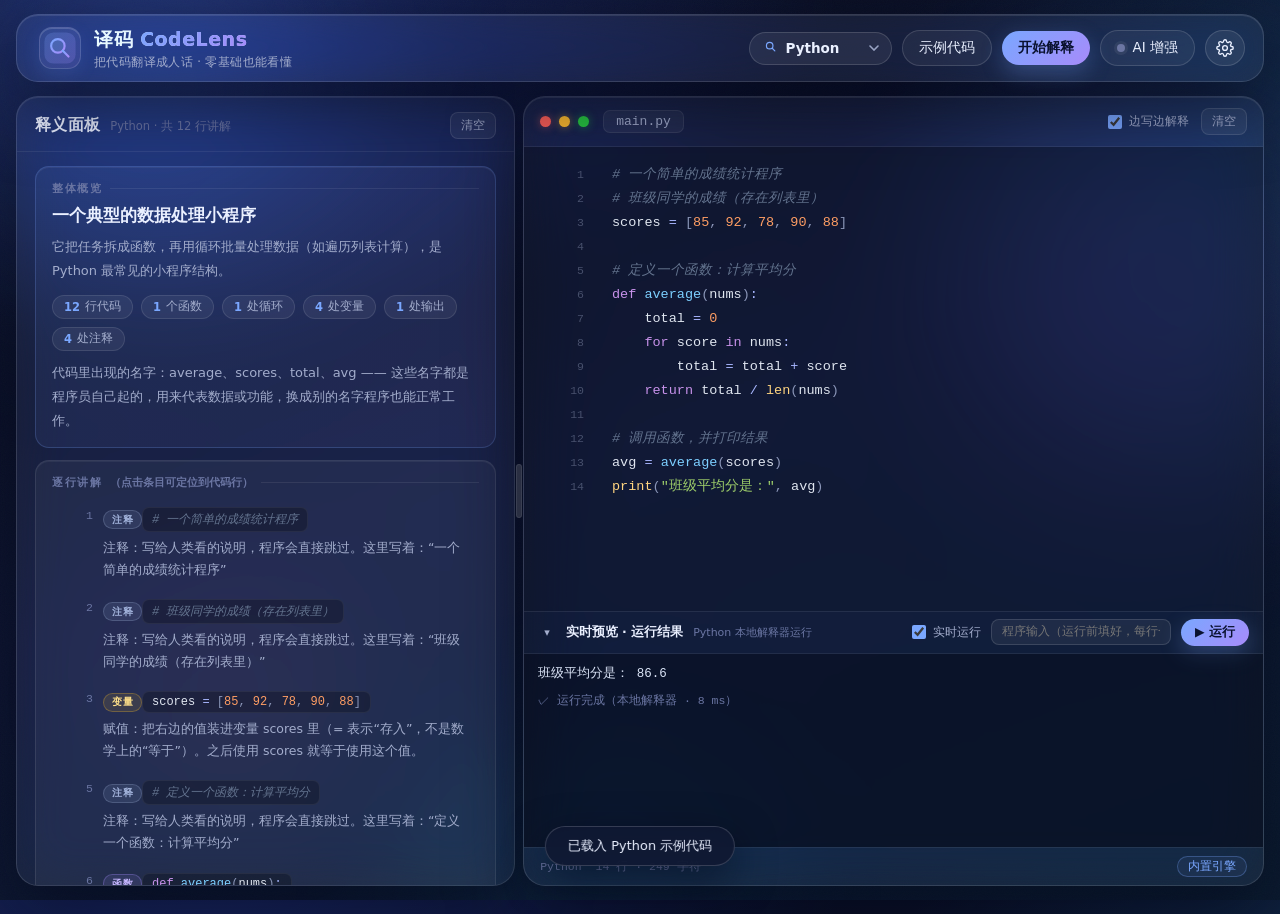
==== commit 893fa29a: "新增 JavaScript 模式：本地真实运行（console 输出捕获+通俗报错带行号）、语法高亮、逐行讲解、示例代码；同步单文件版 codelens-single.html" ====
--- a/index.html
+++ b/index.html
@@ -57,6 +57,7 @@
         <option value="css">CSS</option>
         <option value="c">C 语言</option>
         <option value="cpp">C++</option>
+        <option value="javascript">JavaScript</option>
       </select>
     </label>
     <button id="btnSample" class="btn ghost" title="载入一段示例代码">示例代码</button>
@@ -267,6 +268,7 @@
 <script src="js/interp-python.js"></script>
 <script src="js/interp-c.js"></script>
 <script src="js/interp-php.js"></script>
+<script src="js/interp-javascript.js"></script>
 <script src="js/preview.js"></script>
 <script src="js/app.js"></script>
 </body>
--- a/css/style.css
+++ b/css/style.css
@@ -5,23 +5,25 @@
 :root {
   --bg-0: #0a0f24;
   --bg-1: #101735;
-  --bg-2: #0b1f33;
-  --text: #e8ecf8;
-  --text-dim: #9aa4c4;
-  --text-faint: #66709a;
-  --glass-bg: rgba(255, 255, 255, 0.055);
-  --glass-bg-strong: rgba(20, 28, 58, 0.72);
-  --glass-border: rgba(255, 255, 255, 0.12);
-  --glass-border-soft: rgba(255, 255, 255, 0.08);
-  --accent: #6ee7ff;
-  --accent-2: #8b7bff;
+  --bg-0: #070b1a;
+  --bg-1: #0d1430;
+  --bg-2: #0a1a2e;
+  --text: #eaf0ff;
+  --text-dim: #a3adcc;
+  --text-faint: #6b76a3;
+  --glass-bg: rgba(255, 255, 255, 0.06);
+  --glass-bg-strong: rgba(18, 26, 54, 0.74);
+  --glass-border: rgba(255, 255, 255, 0.13);
+  --glass-border-soft: rgba(255, 255, 255, 0.09);
+  --accent: #7aa7ff;
+  --accent-2: #a78bfa;
   --accent-grad: linear-gradient(135deg, var(--accent), var(--accent-2));
-  --accent-rgb: 110, 231, 255;
-  --accent2-rgb: 139, 123, 255;
-  --blob-1: rgba(var(--accent-rgb),0.55);
-  --blob-2: rgba(var(--accent2-rgb),0.55);
-  --blob-3: rgba(52,211,153,0.38);
-  --blob-4: rgba(251,146,60,0.30);
+  --accent-rgb: 122, 167, 255;
+  --accent2-rgb: 167, 139, 250;
+  --blob-1: rgba(var(--accent-rgb),0.50);
+  --blob-2: rgba(var(--accent2-rgb),0.46);
+  --blob-3: rgba(56,189,248,0.26);
+  --blob-4: rgba(244,114,182,0.20);
   --code-size: 13.5px;
   --ui-size: 13px;
   --code-lh: 24px;
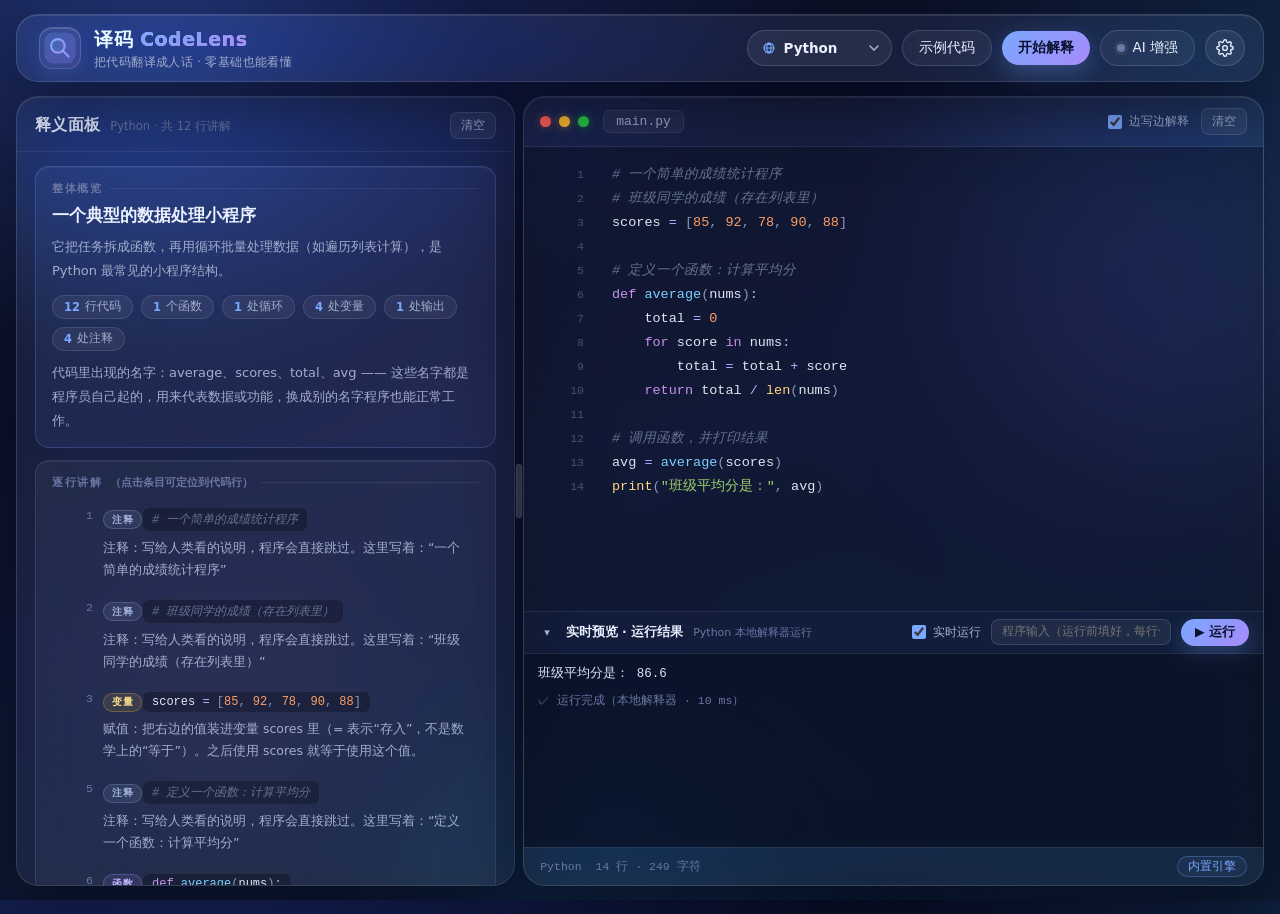
==== commit 2e23adc7: "语言选择器 UI 与玻璃主题统一：地球图标、药丸尺寸对齐按钮、悬停/聚焦态、深色下拉、窄屏适配；同步单文件版" ====
--- a/index.html
+++ b/index.html
@@ -45,9 +45,10 @@
   <div class="top-actions">
     <label class="lang-picker" title="选择编程语言">
       <span class="lang-ico" aria-hidden="true">
-        <svg viewBox="0 0 24 24" width="13" height="13" fill="none" stroke="currentColor" stroke-width="2.2" stroke-linecap="round">
-          <circle cx="10.5" cy="10.5" r="6"/>
-          <line x1="15.2" y1="15.2" x2="20" y2="20"/>
+        <svg viewBox="0 0 24 24" width="14" height="14" fill="none" stroke="currentColor" stroke-width="2" stroke-linecap="round" stroke-linejoin="round">
+          <circle cx="12" cy="12" r="8.5"/>
+          <path d="M3.5 12h17"/>
+          <path d="M12 3.5c2.6 2.4 4 5.2 4 8.5s-1.4 6.1-4 8.5c-2.6-2.4-4-5.2-4-8.5s1.4-6.1 4-8.5z"/>
         </svg>
       </span>
       <select id="langSelect">
--- a/css/style.css
+++ b/css/style.css
@@ -186,23 +186,41 @@
 .mini-btn:hover { color: var(--text); background: rgba(255,255,255,.12); }
 
 .lang-picker {
-  display: inline-flex; align-items: center; gap: 8px;
+  position: relative;
+  display: inline-flex; align-items: center; gap: 7px;
+  height: 36px;
+  padding: 0 12px 0 14px;
   background: rgba(255,255,255,.07);
   border: 1px solid rgba(255,255,255,.14);
-  border-radius: 999px; padding: 7px 12px 7px 14px;
+  border-radius: 999px;
   cursor: pointer;
+  color: var(--text);
+  transition: transform .15s ease, background .2s ease, border-color .2s ease, box-shadow .2s ease;
+  white-space: nowrap;
+}
+.lang-picker:hover {
+  background: rgba(255,255,255,.13);
+  border-color: rgba(255,255,255,.24);
+  transform: translateY(-1px);
+}
+.lang-picker:active { transform: translateY(0) scale(.97); }
+.lang-picker:focus-within {
+  border-color: rgba(var(--accent-rgb), .75);
+  box-shadow: 0 0 0 3px rgba(var(--accent-rgb), .18);
 }
 .lang-ico {
-  font-family: var(--font-mono); font-size: 13px; font-weight: 700;
+  display: inline-flex; align-items: center; justify-content: center;
   color: var(--accent);
+  flex: none;
 }
 .lang-picker select {
   font-family: inherit; font-size: 13.5px; font-weight: 600;
   color: var(--text);
   background: transparent; border: none; outline: none; cursor: pointer;
-  appearance: none; -webkit-appearance: none;
-  padding-right: 16px;
-  background-image: url("data:image/svg+xml,%3Csvg xmlns='http://www.w3.org/2000/svg' width='10' height='6'%3E%3Cpath d='M1 1l4 4 4-4' stroke='%239aa4c4' stroke-width='1.6' fill='none' stroke-linecap='round'/%3E%3C/svg%3E");
+  appearance: none; -webkit-appearance: none; -moz-appearance: none;
+  color-scheme: dark;
+  padding: 6px 18px 6px 0;
+  background-image: url("data:image/svg+xml,%3Csvg xmlns='http://www.w3.org/2000/svg' width='10' height='6'%3E%3Cpath d='M1 1l4 4 4-4' stroke='%23a3adcc' stroke-width='1.6' fill='none' stroke-linecap='round'/%3E%3C/svg%3E");
   background-repeat: no-repeat; background-position: right 0 center;
 }
 .lang-picker select option { background: #141b3d; color: var(--text); }
@@ -788,7 +806,7 @@
   .logo { width: 36px; height: 36px; }
   .top-actions { width: 100%; justify-content: flex-start; gap: 8px; }
   .btn { padding: 7px 12px; font-size: 12.5px; }
-  .lang-picker { padding: 6px 10px; }
+  .lang-picker { height: 32px; padding: 0 9px 0 11px; }
   .lang-picker select { font-size: 12.5px; }
 
   /* 主区域：上下竖排（代码+预览在上，释义在下） */
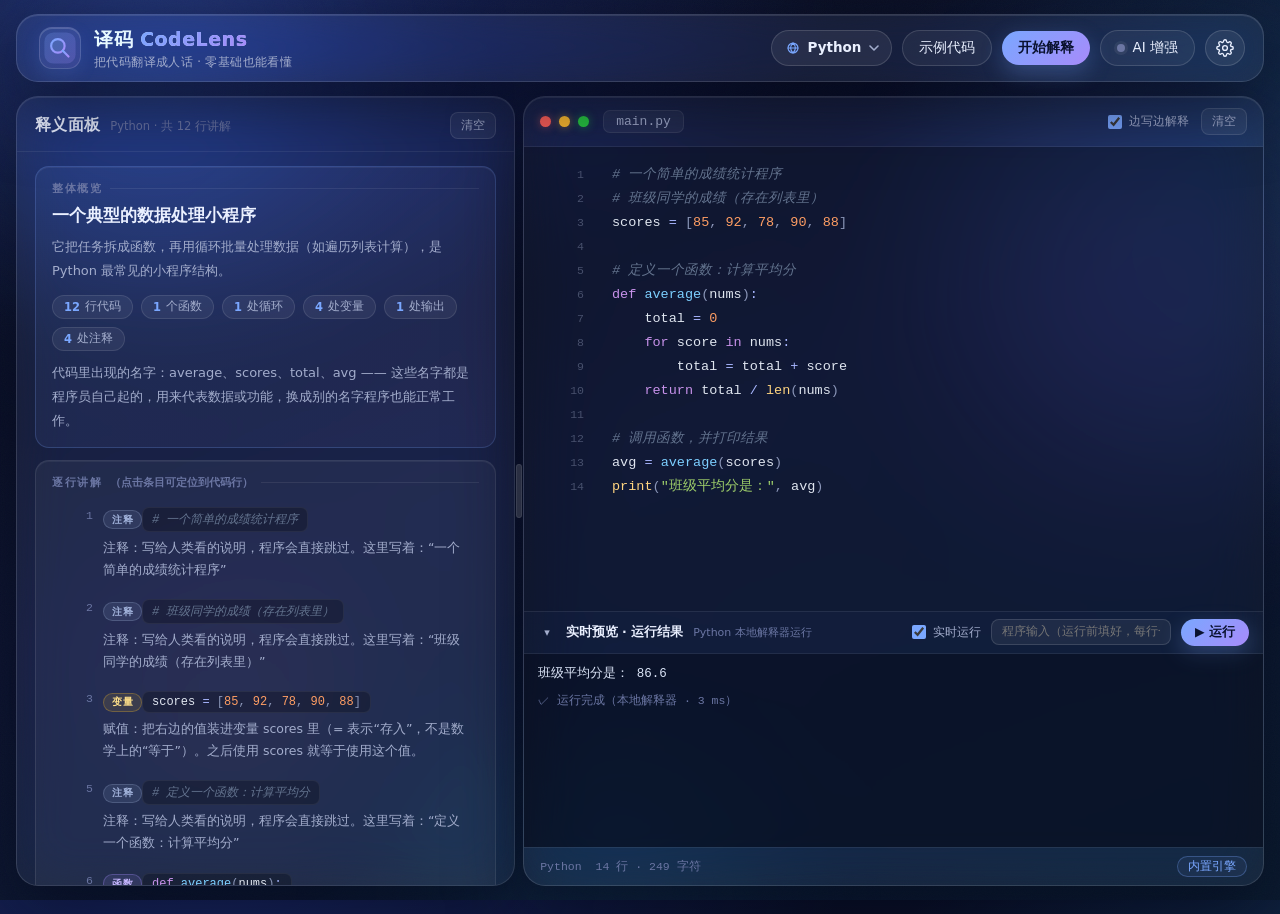
==== commit ee74c17d: "语言选择器改为自绘下拉组件：玻璃深色菜单/动画/键盘导航/选中态，替代浏览器原生 select；同步单文件版" ====
--- a/index.html
+++ b/index.html
@@ -43,7 +43,7 @@
   </div>
 
   <div class="top-actions">
-    <label class="lang-picker" title="选择编程语言">
+    <div class="lang-picker" id="langPicker" tabindex="0" role="combobox" aria-expanded="false" aria-haspopup="listbox" aria-label="选择编程语言" title="选择编程语言">
       <span class="lang-ico" aria-hidden="true">
         <svg viewBox="0 0 24 24" width="14" height="14" fill="none" stroke="currentColor" stroke-width="2" stroke-linecap="round" stroke-linejoin="round">
           <circle cx="12" cy="12" r="8.5"/>
@@ -51,16 +51,12 @@
           <path d="M12 3.5c2.6 2.4 4 5.2 4 8.5s-1.4 6.1-4 8.5c-2.6-2.4-4-5.2-4-8.5s1.4-6.1 4-8.5z"/>
         </svg>
       </span>
-      <select id="langSelect">
-        <option value="python">Python</option>
-        <option value="php">PHP</option>
-        <option value="html">HTML</option>
-        <option value="css">CSS</option>
-        <option value="c">C 语言</option>
-        <option value="cpp">C++</option>
-        <option value="javascript">JavaScript</option>
-      </select>
-    </label>
+      <span class="lang-value" id="langValue">Python</span>
+      <span class="lang-arrow" aria-hidden="true">
+        <svg viewBox="0 0 10 6" width="10" height="6" fill="none" stroke="currentColor" stroke-width="1.6" stroke-linecap="round" stroke-linejoin="round"><path d="M1 1l4 4 4-4"/></svg>
+      </span>
+    </div>
+    <div class="lang-menu" id="langMenu" role="listbox" aria-label="选择编程语言" hidden></div>
     <button id="btnSample" class="btn ghost" title="载入一段示例代码">示例代码</button>
     <button id="btnExplain" class="btn primary" title="立即解释右侧代码">开始解释</button>
     <button id="btnAI" class="btn ghost ai-toggle" title="AI 增强释义开关（需在设置中配置）">
--- a/css/style.css
+++ b/css/style.css
@@ -187,7 +187,7 @@
 
 .lang-picker {
   position: relative;
-  display: inline-flex; align-items: center; gap: 7px;
+  display: inline-flex; align-items: center; gap: 8px;
   height: 36px;
   padding: 0 12px 0 14px;
   background: rgba(255,255,255,.07);
@@ -195,6 +195,7 @@
   border-radius: 999px;
   cursor: pointer;
   color: var(--text);
+  user-select: none;
   transition: transform .15s ease, background .2s ease, border-color .2s ease, box-shadow .2s ease;
   white-space: nowrap;
 }
@@ -204,26 +205,70 @@
   transform: translateY(-1px);
 }
 .lang-picker:active { transform: translateY(0) scale(.97); }
-.lang-picker:focus-within {
+.lang-picker:focus-visible,
+.lang-picker.open {
   border-color: rgba(var(--accent-rgb), .75);
   box-shadow: 0 0 0 3px rgba(var(--accent-rgb), .18);
+  outline: none;
 }
 .lang-ico {
   display: inline-flex; align-items: center; justify-content: center;
   color: var(--accent);
   flex: none;
 }
-.lang-picker select {
-  font-family: inherit; font-size: 13.5px; font-weight: 600;
+.lang-value {
+  font-size: 13.5px; font-weight: 600; line-height: 1;
+}
+.lang-arrow {
+  display: inline-flex; align-items: center; justify-content: center;
+  color: var(--text-dim);
+  transition: transform .2s ease;
+}
+.lang-picker.open .lang-arrow { transform: rotate(180deg); }
+
+/* 自绘语言下拉菜单 */
+.lang-menu {
+  position: absolute;
+  top: calc(100% + 8px);
+  right: 0;
+  min-width: 172px;
+  background: var(--glass-bg-strong);
+  -webkit-backdrop-filter: blur(18px);
+  backdrop-filter: blur(18px);
+  border: 1px solid rgba(255,255,255,.16);
+  border-radius: var(--radius-md);
+  padding: 6px;
+  box-shadow: 0 18px 44px rgba(2,6,23,.5), 0 0 0 1px rgba(var(--accent-rgb), .05), inset 0 1px 0 rgba(255,255,255,.08);
+  z-index: 60;
+  animation: langMenuIn .14s ease;
+}
+.lang-menu[hidden] { display: none; }
+@keyframes langMenuIn {
+  from { opacity: 0; transform: translateY(-4px) scale(.98); }
+  to { opacity: 1; transform: none; }
+}
+.lang-menu-item {
+  display: flex; align-items: center;
+  width: 100%;
+  padding: 8px 11px;
+  font-family: inherit; font-size: 13px; font-weight: 500;
   color: var(--text);
-  background: transparent; border: none; outline: none; cursor: pointer;
-  appearance: none; -webkit-appearance: none; -moz-appearance: none;
-  color-scheme: dark;
-  padding: 6px 18px 6px 0;
-  background-image: url("data:image/svg+xml,%3Csvg xmlns='http://www.w3.org/2000/svg' width='10' height='6'%3E%3Cpath d='M1 1l4 4 4-4' stroke='%23a3adcc' stroke-width='1.6' fill='none' stroke-linecap='round'/%3E%3C/svg%3E");
-  background-repeat: no-repeat; background-position: right 0 center;
-}
-.lang-picker select option { background: #141b3d; color: var(--text); }
+  background: transparent;
+  border: 0; border-radius: 8px;
+  cursor: pointer; text-align: left;
+  transition: background .15s ease, color .15s ease;
+}
+.lang-menu-item:hover { background: rgba(255,255,255,.1); color: #fff; }
+.lang-menu-item.active {
+  background: linear-gradient(135deg, rgba(var(--accent-rgb),.26), rgba(var(--accent2-rgb),.26));
+  color: #fff;
+}
+.lang-menu-item.active::after {
+  content: "✓";
+  margin-left: auto; padding-left: 10px;
+  color: var(--accent); font-weight: 700;
+}
+.lang-menu-item:focus-visible { outline: none; background: rgba(255,255,255,.1); }
 
 /* ---------- 主区域布局 ---------- */
 main {
@@ -807,7 +852,7 @@
   .top-actions { width: 100%; justify-content: flex-start; gap: 8px; }
   .btn { padding: 7px 12px; font-size: 12.5px; }
   .lang-picker { height: 32px; padding: 0 9px 0 11px; }
-  .lang-picker select { font-size: 12.5px; }
+  .lang-value { font-size: 12.5px; }
 
   /* 主区域：上下竖排（代码+预览在上，释义在下） */
   main {
